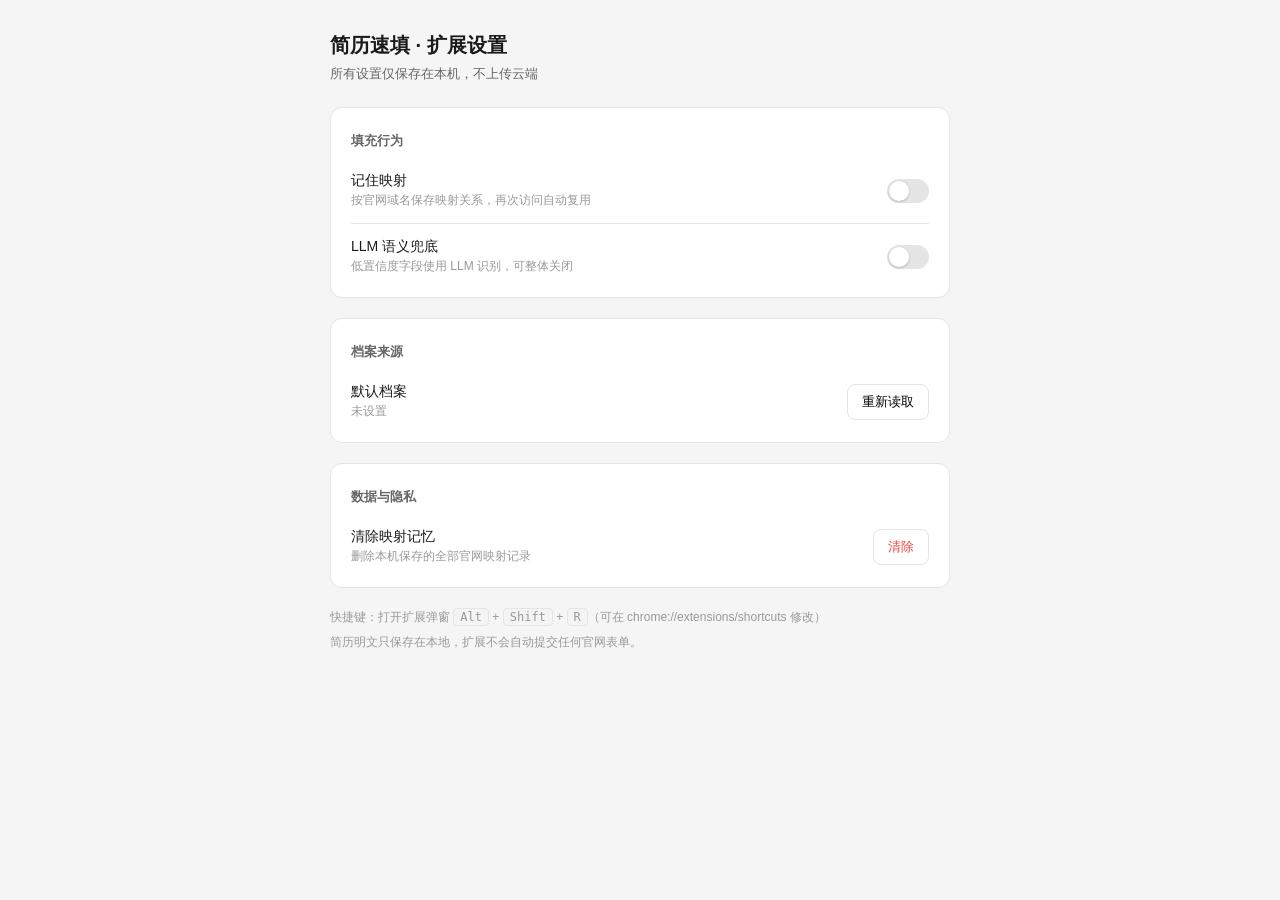
==== extension/options.html @ 60aec304 "feat: 简历速填 Web 控制台与 Chrome 扩展 MV3" ====
<!DOCTYPE html>
<html lang="zh-CN">
<head>
  <meta charset="UTF-8">
  <title>简历速填 · 选项</title>
  <style>
    :root{--border:#e5e5e5;--surface-2:#fafafa;--text:#1a1a1a;--text-2:#666;--text-3:#999;--accent:#1a1a1a;--success:#10b981}
    *{box-sizing:border-box;margin:0;padding:0}
    body{font-family:-apple-system,BlinkMacSystemFont,"Segoe UI","PingFang SC",sans-serif;background:#f5f5f5;color:var(--text);font-size:14px;padding:32px}
    .wrap{max-width:620px;margin:0 auto}
    h1{font-size:20px;margin-bottom:6px}
    .sub{color:var(--text-2);font-size:13px;margin-bottom:24px}
    .card{background:#fff;border:1px solid var(--border);border-radius:12px;padding:8px 20px;margin-bottom:20px}
    .group-title{font-size:13px;font-weight:600;color:var(--text-2);margin:16px 0 8px}
    .row{display:flex;align-items:center;justify-content:space-between;padding:14px 0;border-bottom:1px solid var(--border);gap:16px}
    .row:last-child{border-bottom:none}
    .row .t{font-weight:500}
    .row .d{font-size:12px;color:var(--text-3);margin-top:2px}
    .toggle{width:42px;height:24px;border-radius:12px;background:var(--border);position:relative;cursor:pointer;transition:background .2s;flex-shrink:0}
    .toggle::after{content:"";position:absolute;top:2px;left:2px;width:20px;height:20px;border-radius:50%;background:#fff;transition:transform .2s;box-shadow:0 1px 3px rgba(0,0,0,.2)}
    .toggle.on{background:var(--accent)}
    .toggle.on::after{transform:translateX(18px)}
    .btn{padding:8px 14px;border-radius:8px;border:1px solid var(--border);background:#fff;font-size:13px;cursor:pointer}
    .btn:hover{background:var(--surface-2)}
    .btn-danger{color:#ef4444;border-color:var(--border)}
    .btn-danger:hover{border-color:#ef4444;background:#fef2f2}
    .status{font-size:12px;color:var(--success);margin-left:8px}
    input[type=text]{width:220px;padding:8px 10px;border:1px solid var(--border);border-radius:8px;font-size:13px}
    .hint{font-size:12px;color:var(--text-3);margin-top:16px;line-height:1.6}
    kbd{background:#f4f4f5;border:1px solid var(--border);border-radius:4px;padding:1px 6px;font-size:12px}
  </style>
</head>
<body>
  <div class="wrap">
    <h1>简历速填 · 扩展设置</h1>
    <p class="sub">所有设置仅保存在本机，不上传云端</p>

    <div class="card">
      <div class="group-title">填充行为</div>
      <div class="row">
        <div><div class="t">记住映射</div><div class="d">按官网域名保存映射关系，再次访问自动复用</div></div>
        <div class="toggle" id="tgMemory" role="switch"></div>
      </div>
      <div class="row">
        <div><div class="t">LLM 语义兜底</div><div class="d">低置信度字段使用 LLM 识别，可整体关闭</div></div>
        <div class="toggle" id="tgLlm" role="switch"></div>
      </div>
    </div>

    <div class="card">
      <div class="group-title">档案来源</div>
      <div class="row">
        <div><div class="t">默认档案</div><div class="d" id="profileName">未设置</div></div>
        <button class="btn" id="btnReload">重新读取</button>
      </div>
    </div>

    <div class="card">
      <div class="group-title">数据与隐私</div>
      <div class="row">
        <div><div class="t">清除映射记忆</div><div class="d">删除本机保存的全部官网映射记录</div></div>
        <button class="btn btn-danger" id="btnClear">清除</button>
      </div>
    </div>

    <div class="hint">
      <div>快捷键：打开扩展弹窗 <kbd>Alt</kbd> + <kbd>Shift</kbd> + <kbd>R</kbd>（可在 chrome://extensions/shortcuts 修改）</div>
      <div style="margin-top:6px">简历明文只保存在本地，扩展不会自动提交任何官网表单。</div>
    </div>
  </div>
  <script src="./options.js"></script>
</body>
</html>
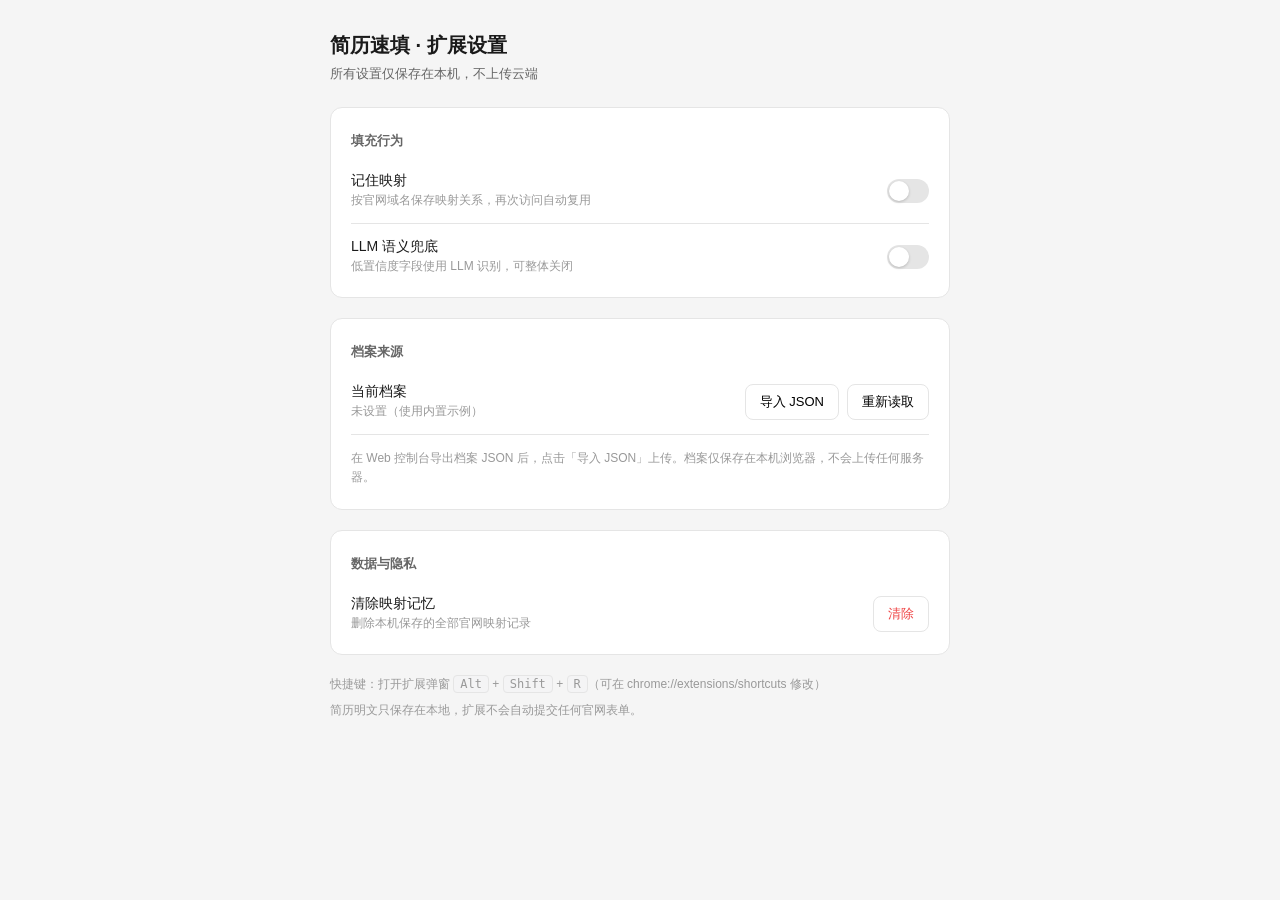
==== commit 1c61dbd2: "feat(extension): options页支持导入档案JSON，打通Web控制台→扩展链路" ====
--- a/extension/options.html
+++ b/extension/options.html
@@ -50,9 +50,19 @@
     <div class="card">
       <div class="group-title">档案来源</div>
       <div class="row">
-        <div><div class="t">默认档案</div><div class="d" id="profileName">未设置</div></div>
-        <button class="btn" id="btnReload">重新读取</button>
+        <div><div class="t">当前档案</div><div class="d" id="profileName">未设置（使用内置示例）</div></div>
+        <div style="display:flex;gap:8px">
+          <button class="btn" id="btnImport">导入 JSON</button>
+          <button class="btn" id="btnReload">重新读取</button>
+        </div>
       </div>
+      <input type="file" id="fileImport" accept=".json" style="display:none">
+      <div class="row" style="border-bottom:none">
+        <div style="font-size:12px;color:var(--text-3);line-height:1.6">
+          在 Web 控制台导出档案 JSON 后，点击「导入 JSON」上传。档案仅保存在本机浏览器，不会上传任何服务器。
+        </div>
+      </div>
+      <div class="status" id="importStatus" style="display:none;margin:0 0 12px"></div>
     </div>
 
     <div class="card">
